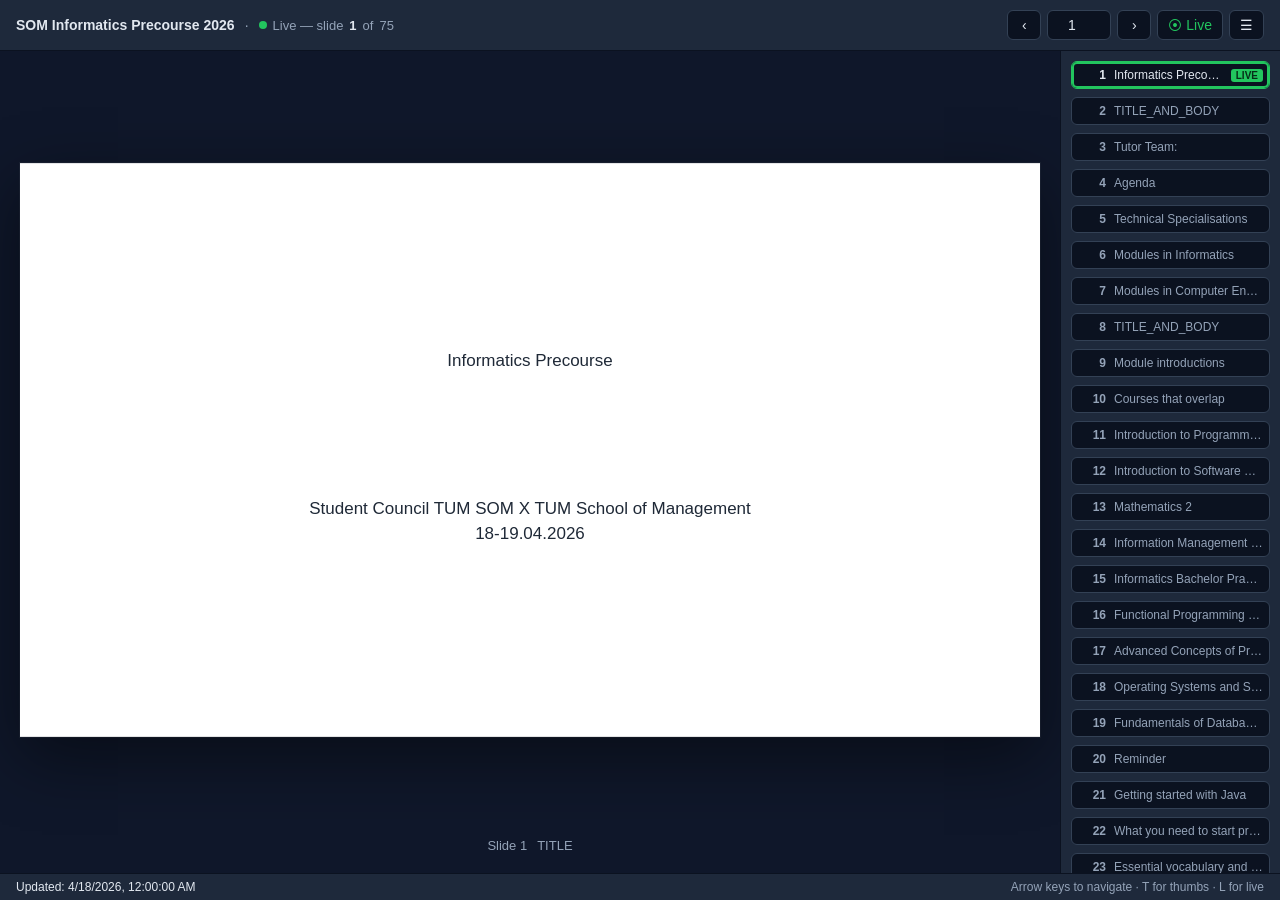
==== docs/index.html @ 057e6109 "Add live slide-deck viewer and build pipeline - build.py parses the pptx with python-pptx and emits " ====
<!doctype html>
<html lang="en">
<head>
<meta charset="utf-8" />
<meta name="viewport" content="width=device-width, initial-scale=1" />
<title>SOM Precourse 2026 — Live</title>
<link rel="stylesheet" href="style.css" />
</head>
<body>
<header class="topbar">
  <div class="brand">
    <strong>SOM Informatics Precourse 2026</strong>
    <span class="sep">·</span>
    <span id="live-indicator" class="live">
      <span class="dot"></span> Live — slide <span id="live-num">–</span> of <span id="total-num">–</span>
    </span>
  </div>
  <div class="controls">
    <button id="prev" title="Previous (←)" aria-label="Previous">‹</button>
    <input id="jump" type="number" min="1" value="1" aria-label="Jump to slide" />
    <button id="next" title="Next (→)" aria-label="Next">›</button>
    <button id="goto-live" title="Jump to current live slide">⦿ Live</button>
    <button id="toggle-thumbs" title="Toggle thumbnails (T)">☰</button>
  </div>
</header>

<main>
  <section id="stage">
    <div id="slide-scaler">
      <div id="slide" class="slide"></div>
    </div>
    <div class="stage-meta">
      <span id="viewing-num">Slide 1</span>
      <span id="layout-name" class="muted"></span>
    </div>
  </section>

  <aside id="thumbs" aria-label="Slide thumbnails"></aside>
</main>

<footer>
  <span>Updated: <span id="updated">–</span></span>
  <span class="muted">Arrow keys to navigate · T for thumbs · L for live</span>
</footer>

<script src="viewer.js"></script>
</body>
</html>
---- docs/style.css ----
:root {
  --bg: #0f172a;
  --panel: #1e293b;
  --panel-2: #0b1220;
  --text: #e2e8f0;
  --muted: #94a3b8;
  --accent: #38bdf8;
  --live: #22c55e;
  --slide-bg: #ffffff;
  --slide-w: 960;
  --slide-h: 540;
}

* { box-sizing: border-box; }
html, body { margin: 0; height: 100%; }
body {
  font-family: -apple-system, BlinkMacSystemFont, "Segoe UI", Roboto, "Helvetica Neue", Arial, sans-serif;
  background: var(--bg);
  color: var(--text);
  overflow: hidden;
  display: flex;
  flex-direction: column;
}

.topbar {
  display: flex;
  justify-content: space-between;
  align-items: center;
  padding: 10px 16px;
  background: var(--panel);
  border-bottom: 1px solid #0b1220;
  flex-shrink: 0;
  gap: 12px;
}
.brand { display: flex; align-items: center; gap: 10px; font-size: 14px; }
.brand .sep { color: var(--muted); }
.live { color: var(--muted); display: inline-flex; align-items: center; gap: 6px; font-size: 13px; }
.live .dot {
  width: 8px; height: 8px; border-radius: 50%;
  background: var(--live); box-shadow: 0 0 0 0 rgba(34,197,94,0.6);
  animation: pulse 1.8s infinite;
}
@keyframes pulse {
  0%   { box-shadow: 0 0 0 0 rgba(34,197,94,0.7); }
  70%  { box-shadow: 0 0 0 10px rgba(34,197,94,0); }
  100% { box-shadow: 0 0 0 0 rgba(34,197,94,0); }
}
.live.stale .dot { background: #ef4444; animation: none; }
.live #live-num { color: var(--text); font-weight: 600; }

.controls { display: flex; gap: 6px; align-items: center; }
.controls button, .controls input {
  background: var(--panel-2);
  color: var(--text);
  border: 1px solid #334155;
  padding: 6px 10px;
  border-radius: 6px;
  font-size: 14px;
  cursor: pointer;
  min-width: 34px;
}
.controls button:hover { border-color: var(--accent); }
.controls input { width: 64px; cursor: text; text-align: center; }
#goto-live { color: var(--live); }

main {
  flex: 1;
  display: grid;
  grid-template-columns: 1fr 220px;
  min-height: 0;
}
main.no-thumbs { grid-template-columns: 1fr; }
main.no-thumbs #thumbs { display: none; }

#stage {
  display: flex;
  flex-direction: column;
  align-items: center;
  justify-content: center;
  padding: 20px;
  min-height: 0;
  overflow: hidden;
}

#slide-scaler {
  width: 100%;
  flex: 1;
  display: flex;
  align-items: center;
  justify-content: center;
  min-height: 0;
}

.slide {
  position: relative;
  width: calc(var(--slide-w) * 1px);
  height: calc(var(--slide-h) * 1px);
  background: var(--slide-bg);
  color: #111827;
  overflow: hidden;
  transform-origin: center center;
  box-shadow: 0 20px 60px rgba(0,0,0,0.45), 0 0 0 1px rgba(255,255,255,0.05);
  font-family: "Helvetica Neue", Arial, sans-serif;
}

.slide .el { position: absolute; }
.slide .el.rect { }
.slide .el.image img {
  width: 100%; height: 100%;
  object-fit: contain;
  display: block;
}
.slide .el.text {
  display: flex;
  flex-direction: column;
  justify-content: center;
  padding: 8px;
  line-height: 1.25;
  word-wrap: break-word;
  overflow-wrap: break-word;
}
.slide .el.text p {
  margin: 0 0 4px 0;
}
.slide .el.text p:last-child { margin-bottom: 0; }
.slide .el.text p.lvl-1 { padding-left: 18px; position: relative; }
.slide .el.text p.lvl-1::before { content: "•"; position: absolute; left: 4px; color: #6b7280; }
.slide .el.text p.lvl-2 { padding-left: 36px; position: relative; }
.slide .el.text p.lvl-2::before { content: "–"; position: absolute; left: 22px; color: #6b7280; }
.slide .el.text p.lvl-3 { padding-left: 54px; position: relative; }
.slide .el.text p.lvl-3::before { content: "·"; position: absolute; left: 40px; color: #6b7280; }

.stage-meta {
  margin-top: 10px;
  display: flex;
  gap: 10px;
  font-size: 13px;
  color: var(--muted);
}
.muted { color: var(--muted); }

#thumbs {
  background: var(--panel);
  border-left: 1px solid #0b1220;
  overflow-y: auto;
  padding: 10px;
  display: flex;
  flex-direction: column;
  gap: 8px;
}
.thumb {
  background: var(--panel-2);
  border: 1px solid #334155;
  border-radius: 6px;
  padding: 6px;
  cursor: pointer;
  display: flex;
  align-items: center;
  gap: 8px;
  font-size: 12px;
  color: var(--muted);
  transition: border-color 0.15s;
}
.thumb:hover { border-color: var(--accent); }
.thumb.viewing { border-color: var(--accent); color: var(--text); }
.thumb.live {
  border-color: var(--live);
  box-shadow: 0 0 0 1px var(--live) inset;
  color: var(--text);
}
.thumb.live.viewing { box-shadow: 0 0 0 2px var(--live) inset; }
.thumb .n { font-weight: 700; min-width: 28px; text-align: right; }
.thumb .title-text {
  flex: 1;
  overflow: hidden;
  white-space: nowrap;
  text-overflow: ellipsis;
}
.thumb .live-badge {
  background: var(--live);
  color: #062d17;
  font-weight: 700;
  font-size: 10px;
  padding: 1px 5px;
  border-radius: 3px;
}

footer {
  background: var(--panel);
  padding: 6px 16px;
  font-size: 12px;
  display: flex;
  justify-content: space-between;
  border-top: 1px solid #0b1220;
  flex-shrink: 0;
}

@media (max-width: 760px) {
  main { grid-template-columns: 1fr; }
  #thumbs { display: none; }
  .brand strong { display: none; }
}
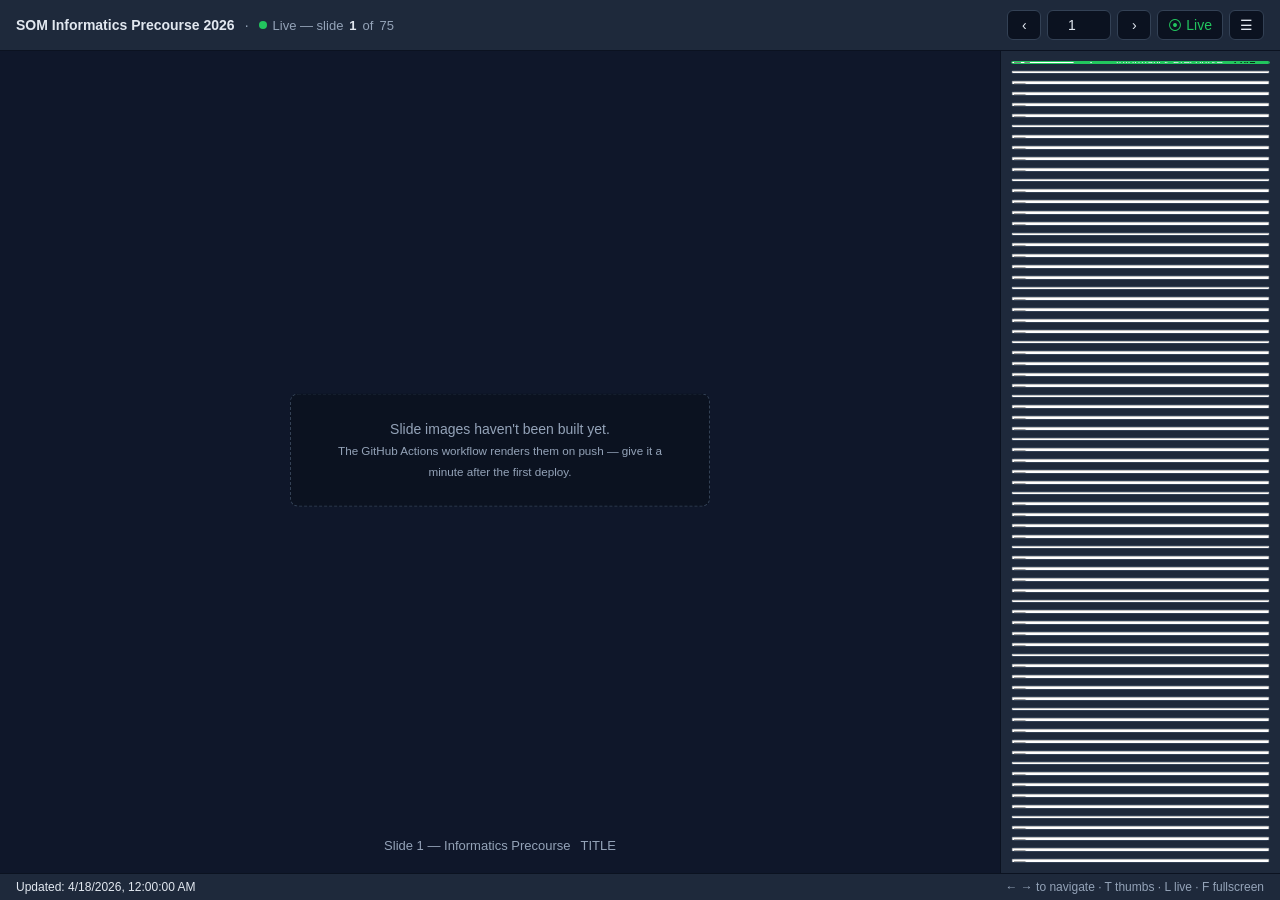
==== commit 0811cc18: "Switch viewer to CI-rendered PNGs for full fidelity The HTML-per-slide renderer was unreadable becau" ====
--- a/docs/index.html
+++ b/docs/index.html
@@ -19,15 +19,20 @@
     <button id="prev" title="Previous (←)" aria-label="Previous">‹</button>
     <input id="jump" type="number" min="1" value="1" aria-label="Jump to slide" />
     <button id="next" title="Next (→)" aria-label="Next">›</button>
-    <button id="goto-live" title="Jump to current live slide">⦿ Live</button>
+    <button id="goto-live" title="Jump to current live slide (L)">⦿ Live</button>
     <button id="toggle-thumbs" title="Toggle thumbnails (T)">☰</button>
   </div>
 </header>
 
 <main>
   <section id="stage">
-    <div id="slide-scaler">
-      <div id="slide" class="slide"></div>
+    <div id="slide" class="slide">
+      <img id="slide-img" alt="" />
+      <div class="missing-msg">
+        Slide images haven't been built yet.
+        <br>
+        <small>The GitHub Actions workflow renders them on push — give it a minute after the first deploy.</small>
+      </div>
     </div>
     <div class="stage-meta">
       <span id="viewing-num">Slide 1</span>
@@ -40,7 +45,7 @@
 
 <footer>
   <span>Updated: <span id="updated">–</span></span>
-  <span class="muted">Arrow keys to navigate · T for thumbs · L for live</span>
+  <span class="muted">← → to navigate · T thumbs · L live · F fullscreen</span>
 </footer>
 
 <script src="viewer.js"></script>
--- a/docs/style.css
+++ b/docs/style.css
@@ -6,9 +6,6 @@
   --muted: #94a3b8;
   --accent: #38bdf8;
   --live: #22c55e;
-  --slide-bg: #ffffff;
-  --slide-w: 960;
-  --slide-h: 540;
 }
 
 * { box-sizing: border-box; }
@@ -66,7 +63,7 @@
 main {
   flex: 1;
   display: grid;
-  grid-template-columns: 1fr 220px;
+  grid-template-columns: 1fr 280px;
   min-height: 0;
 }
 main.no-thumbs { grid-template-columns: 1fr; }
@@ -82,53 +79,45 @@
   overflow: hidden;
 }
 
-#slide-scaler {
-  width: 100%;
-  flex: 1;
-  display: flex;
-  align-items: center;
-  justify-content: center;
-  min-height: 0;
-}
-
 .slide {
   position: relative;
-  width: calc(var(--slide-w) * 1px);
-  height: calc(var(--slide-h) * 1px);
-  background: var(--slide-bg);
-  color: #111827;
-  overflow: hidden;
-  transform-origin: center center;
+  max-width: 100%;
+  max-height: 100%;
+  min-height: 0;
+  flex: 1 1 auto;
+  display: flex;
+  align-items: center;
+  justify-content: center;
+  width: 100%;
+}
+.slide img {
+  max-width: 100%;
+  max-height: 100%;
+  object-fit: contain;
+  cursor: pointer;
+  background: #fff;
   box-shadow: 0 20px 60px rgba(0,0,0,0.45), 0 0 0 1px rgba(255,255,255,0.05);
-  font-family: "Helvetica Neue", Arial, sans-serif;
-}
-
-.slide .el { position: absolute; }
-.slide .el.rect { }
-.slide .el.image img {
-  width: 100%; height: 100%;
-  object-fit: contain;
-  display: block;
-}
-.slide .el.text {
-  display: flex;
-  flex-direction: column;
-  justify-content: center;
-  padding: 8px;
-  line-height: 1.25;
-  word-wrap: break-word;
-  overflow-wrap: break-word;
-}
-.slide .el.text p {
-  margin: 0 0 4px 0;
-}
-.slide .el.text p:last-child { margin-bottom: 0; }
-.slide .el.text p.lvl-1 { padding-left: 18px; position: relative; }
-.slide .el.text p.lvl-1::before { content: "•"; position: absolute; left: 4px; color: #6b7280; }
-.slide .el.text p.lvl-2 { padding-left: 36px; position: relative; }
-.slide .el.text p.lvl-2::before { content: "–"; position: absolute; left: 22px; color: #6b7280; }
-.slide .el.text p.lvl-3 { padding-left: 54px; position: relative; }
-.slide .el.text p.lvl-3::before { content: "·"; position: absolute; left: 40px; color: #6b7280; }
+  border-radius: 4px;
+  user-select: none;
+}
+.slide .missing-msg {
+  display: none;
+  position: absolute;
+  top: 50%; left: 50%;
+  transform: translate(-50%, -50%);
+  background: var(--panel-2);
+  color: var(--muted);
+  border: 1px dashed #334155;
+  border-radius: 8px;
+  padding: 24px 32px;
+  text-align: center;
+  max-width: 420px;
+  font-size: 14px;
+  line-height: 1.5;
+}
+.slide .missing-msg small { color: var(--muted); }
+.slide.missing img { display: none; }
+.slide.missing .missing-msg { display: block; }
 
 .stage-meta {
   margin-top: 10px;
@@ -136,6 +125,7 @@
   gap: 10px;
   font-size: 13px;
   color: var(--muted);
+  align-items: center;
 }
 .muted { color: var(--muted); }
 
@@ -146,30 +136,49 @@
   padding: 10px;
   display: flex;
   flex-direction: column;
-  gap: 8px;
+  gap: 6px;
 }
 .thumb {
   background: var(--panel-2);
   border: 1px solid #334155;
   border-radius: 6px;
-  padding: 6px;
   cursor: pointer;
-  display: flex;
-  align-items: center;
-  gap: 8px;
-  font-size: 12px;
-  color: var(--muted);
+  overflow: hidden;
   transition: border-color 0.15s;
 }
 .thumb:hover { border-color: var(--accent); }
-.thumb.viewing { border-color: var(--accent); color: var(--text); }
+.thumb.viewing { border-color: var(--accent); }
 .thumb.live {
   border-color: var(--live);
   box-shadow: 0 0 0 1px var(--live) inset;
-  color: var(--text);
 }
 .thumb.live.viewing { box-shadow: 0 0 0 2px var(--live) inset; }
-.thumb .n { font-weight: 700; min-width: 28px; text-align: right; }
+
+.thumb-img {
+  width: 100%;
+  aspect-ratio: 16 / 9;
+  background: #fff;
+  overflow: hidden;
+  display: flex;
+  align-items: center;
+  justify-content: center;
+}
+.thumb-img img {
+  width: 100%;
+  height: 100%;
+  object-fit: cover;
+  display: block;
+}
+.thumb-meta {
+  padding: 4px 8px;
+  font-size: 11px;
+  color: var(--muted);
+  display: flex;
+  align-items: center;
+  gap: 6px;
+}
+.thumb.viewing .thumb-meta { color: var(--text); }
+.thumb .n { font-weight: 700; min-width: 22px; }
 .thumb .title-text {
   flex: 1;
   overflow: hidden;
